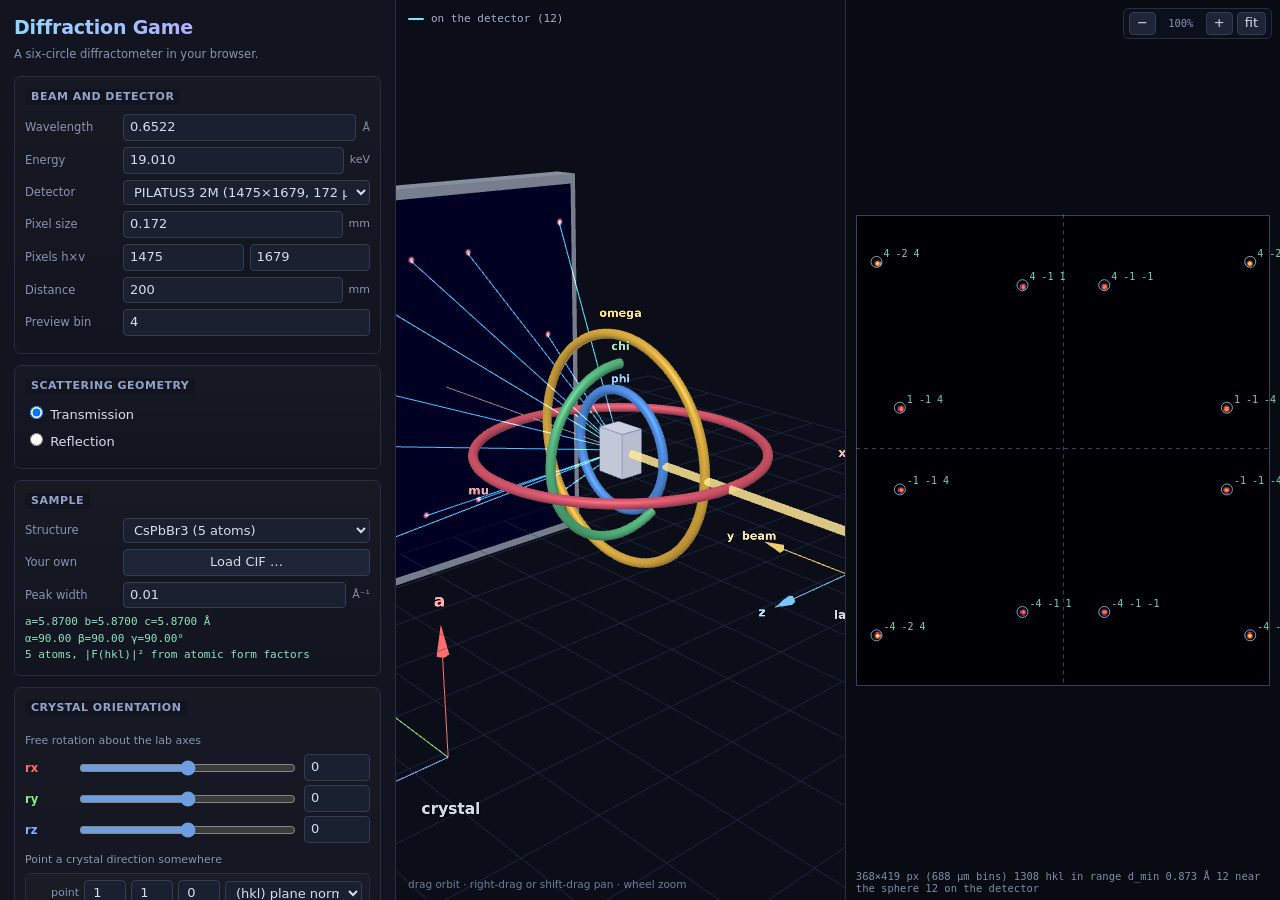
==== web/index.html @ 043b190a "Drop the parenthetical from the geometry labels Co-Authored-By: Claude Opus 5 <noreply@anthropic.com" ====
<!doctype html>
<html lang="en">
  <head>
    <meta charset="utf-8" />
    <meta
      name="viewport"
      content="width=device-width, initial-scale=1, viewport-fit=cover"
    />
    <title>Diffraction Game</title>
    <meta
      name="description"
      content="Interactive six-circle single-crystal diffraction simulator: drive the motors, watch the Bragg spots land on the detector."
    />
    <link rel="stylesheet" href="css/app.css" />
  </head>
  <body>
    <div id="app">
      <aside id="panel">
        <header class="brand">
          <h1>Diffraction Game</h1>
          <p>A six-circle diffractometer in your browser.</p>
        </header>

        <section class="grp">
          <h2>Beam and detector</h2>
          <div class="row">
            <label>Wavelength</label
            ><input type="number" id="wl" step="0.01" min="0.05" max="6" /><span
              class="u"
              >Å</span
            >
          </div>
          <div class="row">
            <label>Energy</label
            ><input
              type="number"
              id="energy"
              step="0.1"
              min="2"
              max="250"
            /><span class="u">keV</span>
          </div>
          <div class="row">
            <label>Detector</label
            ><select id="detPreset"></select>
          </div>
          <div class="row">
            <label>Pixel size</label
            ><input type="number" id="pixel" step="0.001" min="0.005" /><span
              class="u"
              >mm</span
            >
          </div>
          <div class="row">
            <label>Pixels h×v</label
            ><input type="number" id="nFast" step="1" min="16" /><input
              type="number"
              id="nSlow"
              step="1"
              min="16"
            />
          </div>
          <div class="row">
            <label>Distance</label
            ><input type="number" id="distance" step="1" min="20" /><span
              class="u"
              >mm</span
            >
          </div>
          <div class="row">
            <label>Preview bin</label
            ><input type="number" id="bin" step="1" min="1" max="16" />
          </div>
        </section>

        <section class="grp">
          <h2>Scattering geometry</h2>
          <label class="radio"
            ><input type="radio" name="mode" value="transmission" checked />
            Transmission</label
          >
          <label class="radio"
            ><input type="radio" name="mode" value="reflection" />
            Reflection</label
          >
          <div id="surfaceBox" class="sub hidden">
            <div class="row">
              <label>Surface (hkl)</label>
              <input type="number" id="sh" step="1" value="0" class="idx" />
              <input type="number" id="sk" step="1" value="0" class="idx" />
              <input type="number" id="sl" step="1" value="1" class="idx" />
            </div>
            <button id="mountFlat" class="wide">
              Mount surface normal vertical
            </button>
            <div class="readout">Incidence α <b id="alpha">–</b></div>
          </div>
        </section>

        <section class="grp">
          <h2>Sample</h2>
          <div class="row">
            <label>Structure</label
            ><select id="structure" class="grow"></select>
          </div>
          <div class="row">
            <label>Your own</label>
            <button id="cifPick" class="grow" title="Read a CIF in the browser">
              Load CIF …
            </button>
            <input
              type="file"
              id="cifFile"
              accept=".cif,chemical/x-cif"
              hidden
            />
          </div>
          <div class="readout hidden" id="cifStatus"></div>
          <div class="row">
            <label>Peak width</label
            ><input
              type="number"
              id="sigma"
              step="0.002"
              min="0.0005"
              max="0.5"
            /><span class="u">Å⁻¹</span>
          </div>
          <div class="readout" id="cellInfo">–</div>
        </section>

        <section class="grp">
          <h2>Crystal orientation</h2>
          <p class="hint">Free rotation about the lab axes</p>
          <div id="rotRows"></div>
          <p class="hint">Point a crystal direction somewhere</p>

          <div class="alignblock">
            <div class="alignline">
              <span class="tag">point</span>
              <input
                type="number"
                id="a1h"
                value="1"
                class="idx"
                aria-label="h"
              />
              <input
                type="number"
                id="a1k"
                value="1"
                class="idx"
                aria-label="k"
              />
              <input
                type="number"
                id="a1l"
                value="0"
                class="idx"
                aria-label="l"
              />
              <select id="a1kind" class="kind">
                <option value="hkl">(hkl) plane normal</option>
                <option value="uvw">[uvw] direction</option>
              </select>
            </div>
            <div class="alignline">
              <span class="tag">along</span>
              <select id="a1t" class="grow"></select>
              <button id="a1go" class="go">Go</button>
            </div>
          </div>

          <div class="alignblock">
            <div class="alignline">
              <span class="tag">then</span>
              <input
                type="number"
                id="a2h"
                value="0"
                class="idx"
                aria-label="h"
              />
              <input
                type="number"
                id="a2k"
                value="0"
                class="idx"
                aria-label="k"
              />
              <input
                type="number"
                id="a2l"
                value="1"
                class="idx"
                aria-label="l"
              />
              <select id="a2kind" class="kind">
                <option value="hkl">(hkl) plane normal</option>
                <option value="uvw">[uvw] direction</option>
              </select>
            </div>
            <div class="alignline">
              <span class="tag">toward</span>
              <select id="a2t" class="grow"></select>
              <button id="a2go" class="go">Go</button>
            </div>
          </div>
          <div class="readout" id="alignMsg"></div>
          <button id="resetU" class="wide">Reset orientation (U = I)</button>
          <div class="row">
            <label>UB</label
            ><select id="ubConv" class="grow">
              <option value="2pi">2π |a*| = 2π/a</option>
              <option value="1/d">1/d |a*| = 1/a</option>
              <option value="lambda">λ-scaled |a*| = λ/a</option></select
            ><button id="ubCopy">Copy</button>
          </div>
          <pre id="ub" class="matrix"></pre>
        </section>

        <section class="grp">
          <h2>Motors</h2>
          <div id="motorRows"></div>
          <div class="row">
            <label>Speed</label>
            <input type="number" id="speed" step="0.1" value="0.5" />
            <span class="u">°/frame</span>
          </div>
          <div class="alignline">
            <button id="stopAll" class="grow">Stop all</button>
            <button id="zeroAll" class="grow">Zero all</button>
          </div>
        </section>

        <section class="grp">
          <h2>Drive to a reflection</h2>
          <div class="align">
            <input type="number" id="dh" value="1" class="idx" /><input
              type="number"
              id="dk"
              value="1"
              class="idx"
            /><input type="number" id="dl" value="1" class="idx" />
            <button id="findOmega" class="grow">Find omega</button>
          </div>
          <select id="solutions" class="wide"></select>
          <div class="readout" id="reachMsg"></div>
          <div class="align">
            <button id="driveThere" class="grow">Drive there</button>
            <button id="aimDet" class="grow">Aim detector</button>
          </div>
          <button id="moveChi" class="wide" disabled>
            Move chi into reach
          </button>
        </section>

        <section class="grp">
          <h2>Display</h2>
          <div class="checks">
            <label
              ><input type="checkbox" id="showRings" checked /> Circles</label
            >
            <label><input type="checkbox" id="showRays" checked /> Rays</label>
            <label
              ><input type="checkbox" id="showFloor" checked /> Floor</label
            >
            <label
              ><input type="checkbox" id="showAxes" checked /> Crystal a b
              c</label
            >
            <label
              ><input type="checkbox" id="showMissed" /> Rays that miss</label
            >
            <label
              ><input type="checkbox" id="showLabels" checked /> hkl
              labels</label
            >
            <label
              ><input type="checkbox" id="logScale" checked /> Log scale</label
            >
          </div>
          <div class="row">
            <label>Colour map</label
            ><select id="cmap" class="grow"></select>
          </div>
          <div class="row">
            <label title="Brings up reflections far weaker than the brightest">
              Contrast</label
            ><input
              type="range"
              id="gain"
              class="grow"
              min="0"
              max="6"
              step="0.05"
              value="0"
            /><span class="u" id="gainInfo">x1</span>
          </div>
        </section>
      </aside>

      <main id="stage">
        <canvas id="view3d"></canvas>
        <div id="legend"></div>
        <div id="hint3d">
          drag orbit · right-drag or shift-drag pan · wheel zoom
        </div>
        <button id="panelToggle" aria-label="Toggle controls">☰</button>
      </main>

      <section id="detPane">
        <div id="detViewport">
          <canvas id="detCanvas"></canvas>
          <div id="detOverlay"></div>
        </div>
        <div id="detZoom">
          <button id="detZoomOut" title="zoom out">−</button>
          <span id="detZoomLabel">100%</span>
          <button id="detZoomIn" title="zoom in">+</button>
          <button id="detZoomReset" title="fit to pane">fit</button>
        </div>
        <div id="detInfo">–</div>
      </section>
    </div>
    <div id="boot">loading…</div>
    <script type="module" src="js/app.js"></script>
  </body>
</html>
---- web/css/app.css ----
/* Diffraction Game. Dark, dense, instrument-like. */
:root {
  --bg: #0b0e18;
  --panel: #12151f;
  --panel2: #161b28;
  --line: #262d40;
  --line2: #333c54;
  --text: #d6dcec;
  --dim: #8794b0;
  --accent: #6f9ee0;
  --good: #8fe3c0;
  --warn: #f0a05a;
  --bad: #f0725a;
}

* {
  box-sizing: border-box;
}

html,
body {
  margin: 0;
  height: 100%;
  background: var(--bg);
  color: var(--text);
  font:
    13px/1.45 "Segoe UI",
    system-ui,
    -apple-system,
    sans-serif;
  overflow: hidden;
}

#app {
  display: grid;
  grid-template-columns: 396px minmax(0, 1fr) minmax(280px, 34vw);
  height: 100%;
}

/* ---------------------------------------------------------------- panel */

#panel {
  background: var(--panel);
  border-right: 1px solid var(--line);
  overflow-y: auto;
  overscroll-behavior: contain;
  padding: 14px 14px 40px;
}

.brand h1 {
  margin: 0 0 4px;
  font-size: 19px;
  letter-spacing: -0.2px;
  background: linear-gradient(92deg, #8fd8ff, #b9a7ff 60%, #ffb0c8);
  -webkit-background-clip: text;
  background-clip: text;
  color: transparent;
}
.brand p {
  margin: 0 0 14px;
  color: var(--dim);
  font-size: 11.5px;
}

.grp {
  border: 1px solid var(--line);
  border-radius: 7px;
  padding: 10px 10px 11px;
  margin-bottom: 11px;
  background: linear-gradient(180deg, rgba(255, 255, 255, 0.018), transparent);
}
.grp h2 {
  margin: -18px 0 9px;
  font-size: 11px;
  font-weight: 650;
  letter-spacing: 0.5px;
  text-transform: uppercase;
  color: #93a3c8;
  background: var(--panel);
  display: inline-block;
  padding: 0 6px;
}

.row {
  display: flex;
  align-items: center;
  gap: 6px;
  margin-bottom: 6px;
}
.row > label {
  flex: 0 0 92px;
  color: var(--dim);
  font-size: 11.5px;
}
.row .u {
  color: var(--dim);
  font-size: 11px;
  flex: 0 0 auto;
}
.grow {
  flex: 1 1 auto;
  min-width: 0;
}
.hidden {
  display: none !important;
}
.sub {
  margin: 8px 0 0 8px;
  padding-left: 8px;
  border-left: 2px solid var(--line);
}
.hint {
  margin: 8px 0 5px;
  font-size: 11px;
  color: var(--dim);
}

input,
select,
button {
  font: inherit;
  color: var(--text);
  background: #1a2030;
  border: 1px solid var(--line2);
  border-radius: 4px;
  padding: 3px 6px;
  min-width: 0;
}
input[type="number"] {
  flex: 1 1 auto;
  width: 100%;
}
input.idx {
  flex: 0 0 44px;
  width: 44px;
  text-align: center;
}
select {
  flex: 1 1 auto;
}
button {
  cursor: pointer;
  background: #1e2536;
}
button:hover {
  background: #29334a;
  border-color: #4d5b80;
}
button:active {
  background: #161c29;
}
button:disabled {
  color: #5a6076;
  border-color: #262c3c;
  cursor: default;
}
button.wide {
  width: 100%;
  margin-top: 6px;
}
input:focus,
select:focus,
button:focus-visible {
  outline: 2px solid var(--accent);
  outline-offset: -1px;
}

.radio {
  display: block;
  margin-bottom: 5px;
  cursor: pointer;
}
.radio em {
  color: var(--dim);
  font-style: normal;
  font-size: 11px;
}
.checks {
  display: grid;
  grid-template-columns: 1fr 1fr;
  gap: 3px 8px;
  margin-bottom: 7px;
}
.checks label {
  cursor: pointer;
  font-size: 11.5px;
}

.readout {
  font:
    11px/1.5 Consolas,
    ui-monospace,
    monospace;
  color: var(--good);
  margin-top: 6px;
  white-space: pre-wrap;
  word-break: break-word;
}
.matrix {
  font:
    11px/1.45 Consolas,
    ui-monospace,
    monospace;
  color: var(--good);
  background: #10141f;
  border: 1px solid var(--line);
  border-radius: 4px;
  padding: 6px;
  margin: 6px 0 0;
  overflow-x: auto;
}
.align {
  display: flex;
  align-items: center;
  gap: 4px;
  margin-bottom: 5px;
}
.align .tag {
  color: var(--dim);
  font-size: 11px;
  flex: 0 0 auto;
}

/* "point (h k l) along <direction>" laid out on two full-width lines, so the
   indices and the direction names are never squeezed or clipped. */
.alignblock {
  border: 1px solid var(--line);
  border-radius: 5px;
  padding: 6px 7px;
  margin-bottom: 7px;
  background: rgba(255, 255, 255, 0.015);
}
.alignline {
  display: flex;
  align-items: center;
  gap: 5px;
}
.alignline + .alignline {
  margin-top: 5px;
}
.alignline .tag {
  flex: 0 0 46px;
  color: var(--dim);
  font-size: 11px;
  text-align: right;
}
.alignline .idx {
  flex: 0 0 42px;
  width: 42px;
}
.alignline .kind {
  flex: 1 1 auto;
  min-width: 0;
}
.alignline .go {
  flex: 0 0 52px;
}

/* motor rows */
.motor {
  display: flex;
  align-items: center;
  gap: 6px;
  margin-bottom: 3px;
}
.motor .name {
  flex: 0 0 46px;
  font-weight: 700;
  font-size: 11.5px;
}
.motor input[type="range"] {
  flex: 1 1 auto;
  accent-color: var(--accent);
  min-width: 40px;
}
.motor input[type="number"] {
  flex: 0 0 66px;
  width: 66px;
}
.motor .run {
  flex: 0 0 28px;
  width: 28px;
  padding: 3px 0;
  text-align: center;
}
.motor .run.on {
  background: #2f5d46;
  border-color: #57a882;
  color: #b9f0d4;
}

.tiny {
  color: #5d6884;
  font-size: 10.5px;
  margin-top: 14px;
}
.tiny a {
  color: #7f8fb5;
}

/* ---------------------------------------------------------------- stage */

#stage {
  position: relative;
  min-width: 0;
}
#view3d {
  width: 100%;
  height: 100%;
  display: block;
}
#legend {
  position: absolute;
  top: 10px;
  left: 12px;
  font:
    11px/1.6 Consolas,
    ui-monospace,
    monospace;
  color: #a5b2cd;
  pointer-events: none;
  text-shadow: 0 1px 3px #000;
}
#legend i {
  display: inline-block;
  width: 16px;
  height: 2px;
  margin-right: 7px;
  vertical-align: middle;
  border-radius: 1px;
}
#hint3d {
  position: absolute;
  bottom: 8px;
  left: 12px;
  font-size: 10.5px;
  color: #6e7d9b;
  pointer-events: none;
}
#panelToggle {
  position: absolute;
  top: 10px;
  right: 10px;
  display: none;
}

/* ------------------------------------------------------------ detector */

#detPane {
  position: relative;
  background: #090b12;
  border-left: 1px solid var(--line);
  min-width: 0;
  overflow: hidden;
}
#detViewport {
  position: absolute;
  inset: 0;
  display: grid;
  place-items: center;
  overflow: hidden;
  cursor: grab;
  touch-action: none;
}
#detViewport.dragging {
  cursor: grabbing;
}
#detCanvas {
  image-rendering: pixelated;
  border: 1px solid #35405c;
  background: #000;
  transform-origin: center center;
  will-change: transform;
}
#detOverlay {
  position: absolute;
  inset: 0;
  pointer-events: none;
}
#detZoom {
  position: absolute;
  top: 8px;
  right: 8px;
  display: flex;
  align-items: center;
  gap: 4px;
  background: #0d1220cc;
  border: 1px solid var(--line);
  border-radius: 5px;
  padding: 3px 5px;
  backdrop-filter: blur(3px);
}
#detZoom button {
  padding: 1px 7px;
  min-width: 24px;
}
#detZoomLabel {
  font:
    10.5px Consolas,
    ui-monospace,
    monospace;
  color: var(--dim);
  min-width: 42px;
  text-align: center;
}
#detInfo {
  position: absolute;
  left: 10px;
  bottom: 6px;
  font:
    10.5px Consolas,
    ui-monospace,
    monospace;
  color: #7f8da9;
}

#boot {
  position: fixed;
  inset: 0;
  display: grid;
  place-items: center;
  background: var(--bg);
  color: var(--dim);
  z-index: 50;
}
#boot.err {
  color: var(--bad);
  padding: 30px;
  text-align: center;
  white-space: pre-wrap;
}

/* ------------------------------------------------------------ responsive */

@media (max-width: 1200px) {
  #app {
    grid-template-columns: 340px minmax(0, 1fr) minmax(220px, 30vw);
  }
}
@media (max-width: 900px) {
  #app {
    grid-template-columns: 1fr;
    grid-template-rows: 1fr 40vh;
  }
  #panel {
    position: absolute;
    inset: 0 auto 0 0;
    width: min(92vw, 396px);
    z-index: 20;
    transform: translateX(-100%);
    transition: transform 0.2s ease;
    box-shadow: 0 0 40px #000a;
  }
  #panel.open {
    transform: none;
  }
  #panelToggle {
    display: block;
  }
  #detPane {
    border-left: 0;
    border-top: 1px solid var(--line);
  }
}
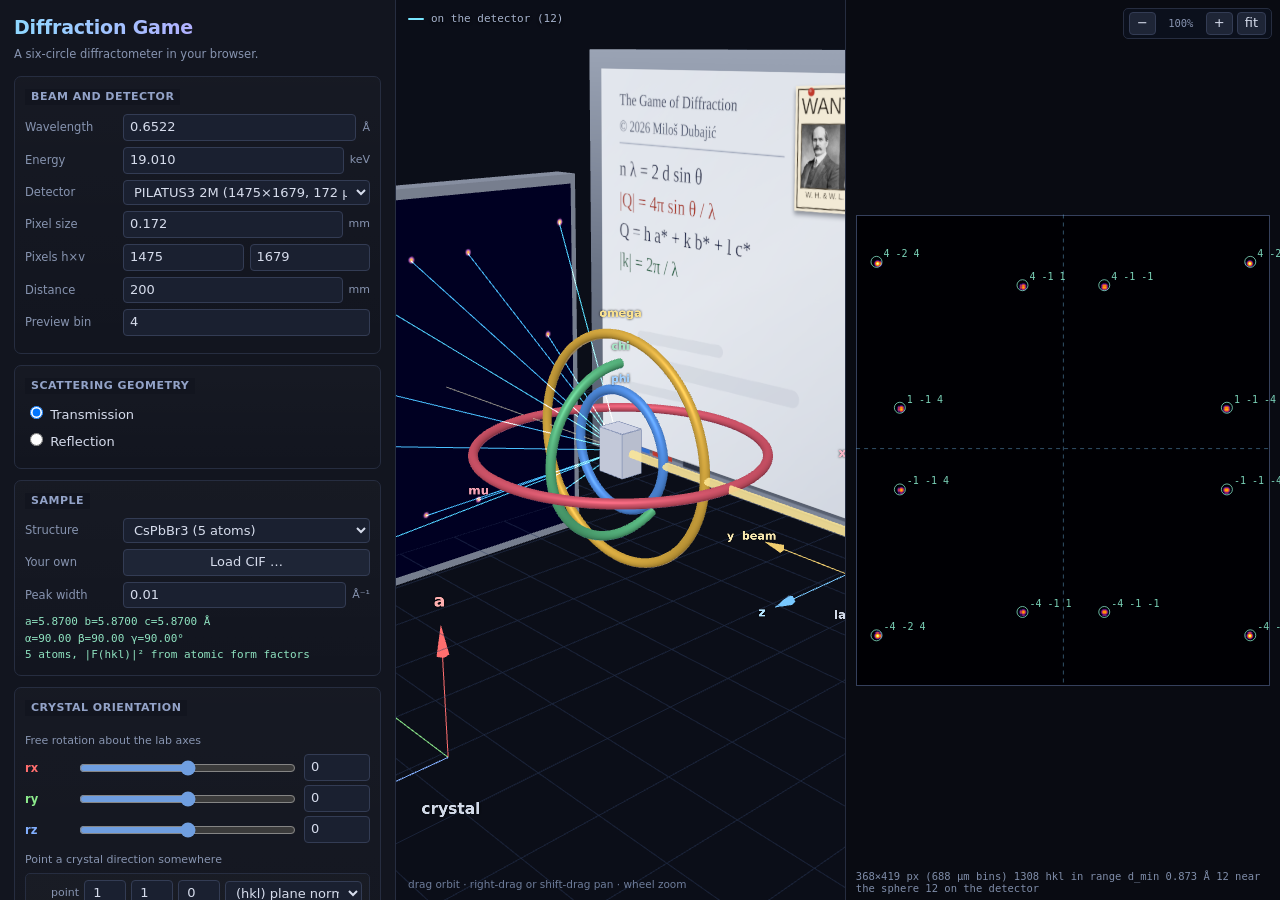
==== commit 5eb2ff4e: "Sign the Game of Diffraction js/credit.js becomes the one place the authorship mark lives, so the si" ====
--- a/web/index.html
+++ b/web/index.html
@@ -1,4 +1,13 @@
 <!doctype html>
+<!--
+  The Game of Diffraction
+  © 2026 Miloš Dubajić · https://dubajicmilos.github.io/diffraction/
+  Source: https://github.com/dubajicmilos/xrays-on-detector
+
+  Released under the MIT licence, which requires this notice to be kept in all
+  copies and substantial portions of the software. js/credit.js carries the
+  same notice and is what puts it on screen; please leave both in place.
+-->
 <html lang="en">
   <head>
     <meta charset="utf-8" />
@@ -10,6 +19,12 @@
     <meta
       name="description"
       content="Interactive six-circle single-crystal diffraction simulator: drive the motors, watch the Bragg spots land on the detector."
+    />
+    <meta name="author" content="Miloš Dubajić" />
+    <meta name="copyright" content="© 2026 Miloš Dubajić" />
+    <link
+      rel="license"
+      href="https://github.com/dubajicmilos/xrays-on-detector/blob/main/LICENSE"
     />
     <link rel="stylesheet" href="css/app.css" />
   </head>
@@ -213,7 +228,7 @@
             ><select id="ubConv" class="grow">
               <option value="2pi">2π |a*| = 2π/a</option>
               <option value="1/d">1/d |a*| = 1/a</option>
-              <option value="lambda">λ-scaled |a*| = λ/a</option></select
+              <option value="lambda">λ-scaled (CrysAlis)</option></select
             ><button id="ubCopy">Copy</button>
           </div>
           <pre id="ub" class="matrix"></pre>
--- a/web/css/app.css
+++ b/web/css/app.css
@@ -1,3 +1,4 @@
+/*! The Game of Diffraction · © 2026 Miloš Dubajić · MIT · https://github.com/dubajicmilos/xrays-on-detector */
 /* Diffraction Game. Dark, dense, instrument-like. */
 :root {
   --bg: #0b0e18;
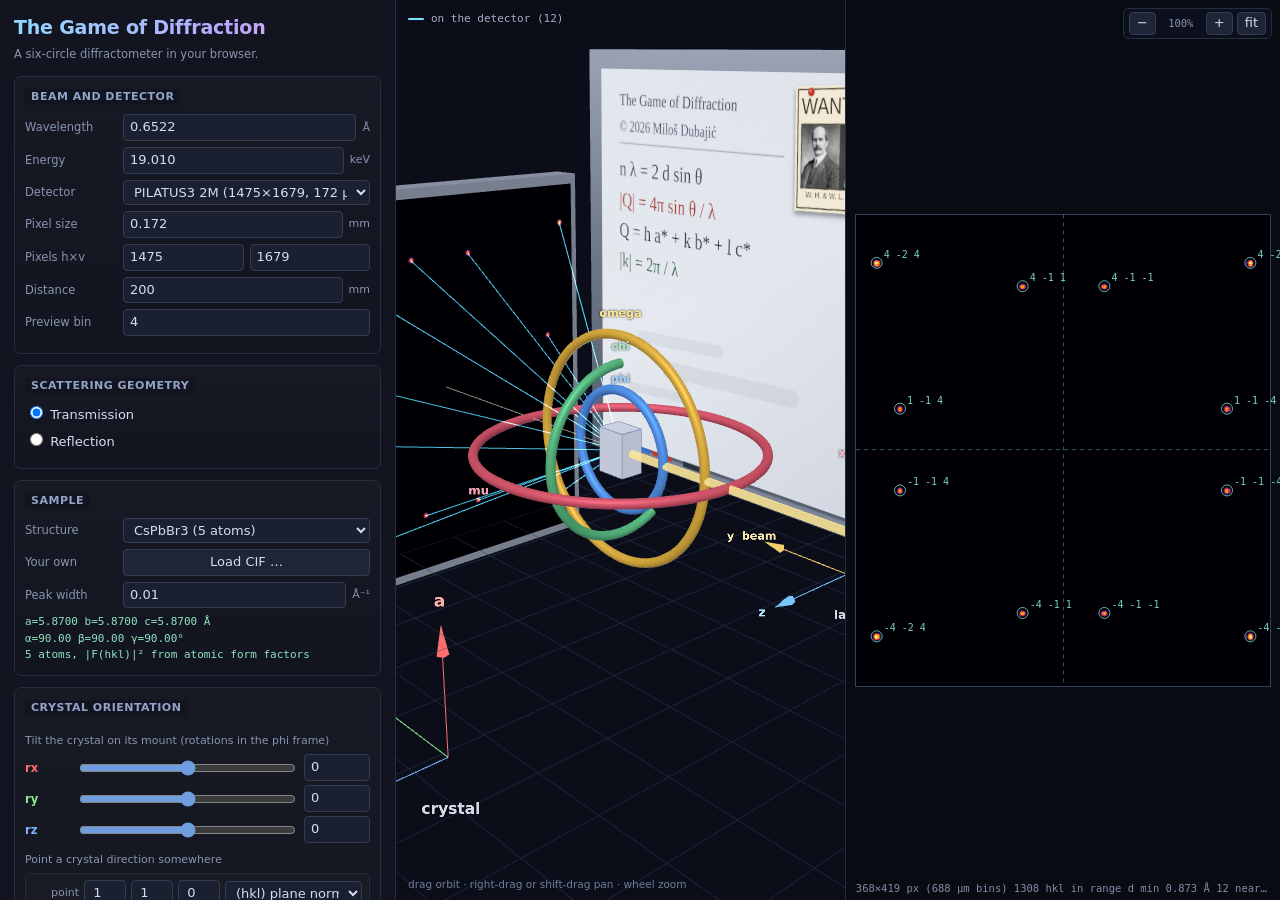
==== commit e3b1a0bb: "Game: keep the 3D face current, the drives reachable, the page alive The panel texture in the 3D vie" ====
--- a/web/index.html
+++ b/web/index.html
@@ -15,7 +15,7 @@
       name="viewport"
       content="width=device-width, initial-scale=1, viewport-fit=cover"
     />
-    <title>Diffraction Game</title>
+    <title>The Game of Diffraction</title>
     <meta
       name="description"
       content="Interactive six-circle single-crystal diffraction simulator: drive the motors, watch the Bragg spots land on the detector."
@@ -26,13 +26,17 @@
       rel="license"
       href="https://github.com/dubajicmilos/xrays-on-detector/blob/main/LICENSE"
     />
+    <link
+      rel="icon"
+      href="data:image/svg+xml,%3Csvg xmlns='http://www.w3.org/2000/svg' viewBox='0 0 64 64'%3E%3Crect width='64' height='64' rx='12' fill='%230b0e18'/%3E%3Ccircle cx='32' cy='32' r='5' fill='%2378e6ff'/%3E%3Ccircle cx='14' cy='32' r='3.5' fill='%2378e6ff' opacity='.8'/%3E%3Ccircle cx='50' cy='32' r='3.5' fill='%2378e6ff' opacity='.8'/%3E%3Ccircle cx='32' cy='14' r='3.5' fill='%2378e6ff' opacity='.8'/%3E%3Ccircle cx='32' cy='50' r='3.5' fill='%2378e6ff' opacity='.8'/%3E%3Ccircle cx='18' cy='18' r='2' fill='%2378e6ff' opacity='.45'/%3E%3Ccircle cx='46' cy='18' r='2' fill='%2378e6ff' opacity='.45'/%3E%3Ccircle cx='18' cy='46' r='2' fill='%2378e6ff' opacity='.45'/%3E%3Ccircle cx='46' cy='46' r='2' fill='%2378e6ff' opacity='.45'/%3E%3C/svg%3E"
+    />
     <link rel="stylesheet" href="css/app.css" />
   </head>
   <body>
     <div id="app">
       <aside id="panel">
         <header class="brand">
-          <h1>Diffraction Game</h1>
+          <h1>The Game of Diffraction</h1>
           <p>A six-circle diffractometer in your browser.</p>
         </header>
 
@@ -40,10 +44,13 @@
           <h2>Beam and detector</h2>
           <div class="row">
             <label>Wavelength</label
-            ><input type="number" id="wl" step="0.01" min="0.05" max="6" /><span
-              class="u"
-              >Å</span
-            >
+            ><input
+              type="number"
+              id="wl"
+              step="0.01"
+              min="0.05"
+              max="6.2"
+            /><span class="u">Å</span>
           </div>
           <div class="row">
             <label>Energy</label
@@ -52,7 +59,7 @@
               id="energy"
               step="0.1"
               min="2"
-              max="250"
+              max="247"
             /><span class="u">keV</span>
           </div>
           <div class="row">
@@ -61,30 +68,37 @@
           </div>
           <div class="row">
             <label>Pixel size</label
-            ><input type="number" id="pixel" step="0.001" min="0.005" /><span
-              class="u"
-              >mm</span
-            >
+            ><input
+              type="number"
+              id="pixel"
+              step="0.001"
+              min="0.005"
+              max="10"
+            /><span class="u">mm</span>
           </div>
           <div class="row">
             <label>Pixels h×v</label
-            ><input type="number" id="nFast" step="1" min="16" /><input
-              type="number"
-              id="nSlow"
+            ><input
+              type="number"
+              id="nFast"
               step="1"
               min="16"
-            />
+              max="16384"
+            /><input type="number" id="nSlow" step="1" min="16" max="16384" />
           </div>
           <div class="row">
             <label>Distance</label
-            ><input type="number" id="distance" step="1" min="20" /><span
-              class="u"
-              >mm</span
-            >
+            ><input
+              type="number"
+              id="distance"
+              step="1"
+              min="20"
+              max="100000"
+            /><span class="u">mm</span>
           </div>
           <div class="row">
             <label>Preview bin</label
-            ><input type="number" id="bin" step="1" min="1" max="16" />
+            ><input type="number" id="bin" step="1" min="1" max="64" />
           </div>
         </section>
 
@@ -146,7 +160,9 @@
 
         <section class="grp">
           <h2>Crystal orientation</h2>
-          <p class="hint">Free rotation about the lab axes</p>
+          <p class="hint">
+            Tilt the crystal on its mount (rotations in the phi frame)
+          </p>
           <div id="rotRows"></div>
           <p class="hint">Point a crystal direction somewhere</p>
 
@@ -228,7 +244,7 @@
             ><select id="ubConv" class="grow">
               <option value="2pi">2π |a*| = 2π/a</option>
               <option value="1/d">1/d |a*| = 1/a</option>
-              <option value="lambda">λ-scaled (CrysAlis)</option></select
+              <option value="lambda">λ-scaled |a*| = λ/a</option></select
             ><button id="ubCopy">Copy</button>
           </div>
           <pre id="ub" class="matrix"></pre>
@@ -239,8 +255,15 @@
           <div id="motorRows"></div>
           <div class="row">
             <label>Speed</label>
-            <input type="number" id="speed" step="0.1" value="0.5" />
-            <span class="u">°/frame</span>
+            <input
+              type="number"
+              id="speed"
+              step="1"
+              value="30"
+              min="-720"
+              max="720"
+            />
+            <span class="u">°/s</span>
           </div>
           <div class="alignline">
             <button id="stopAll" class="grow">Stop all</button>
--- a/web/css/app.css
+++ b/web/css/app.css
@@ -1,5 +1,5 @@
 /*! The Game of Diffraction · © 2026 Miloš Dubajić · MIT · https://github.com/dubajicmilos/xrays-on-detector */
-/* Diffraction Game. Dark, dense, instrument-like. */
+/* The Game of Diffraction. Dark, dense, instrument-like. */
 :root {
   --bg: #0b0e18;
   --panel: #12151f;
@@ -155,7 +155,8 @@
   border-color: #262c3c;
   cursor: default;
 }
-button.wide {
+button.wide,
+select.wide {
   width: 100%;
   margin-top: 6px;
 }
@@ -304,6 +305,11 @@
 #stage {
   position: relative;
   min-width: 0;
+  /* The canvas keeps its width and height attributes as an intrinsic aspect
+     ratio, so without this a grid row is never allowed to be shorter than
+     that and the stacked layout locks the 3D view at a height it wrote itself,
+     pushing the detector pane off the screen. */
+  min-height: 0;
 }
 #view3d {
   width: 100%;
@@ -343,6 +349,7 @@
   top: 10px;
   right: 10px;
   display: none;
+  z-index: 30; /* above the slid-in panel, so it can close it */
 }
 
 /* ------------------------------------------------------------ detector */
@@ -368,7 +375,9 @@
 }
 #detCanvas {
   image-rendering: pixelated;
-  border: 1px solid #35405c;
+  /* An outline, not a border: the overlay and the hover readout map pixels
+     onto the canvas box, and a border would be part of that box. */
+  outline: 1px solid #35405c;
   background: #000;
   transform-origin: center center;
   will-change: transform;
@@ -407,12 +416,18 @@
 #detInfo {
   position: absolute;
   left: 10px;
+  right: 10px;
   bottom: 6px;
   font:
     10.5px Consolas,
     ui-monospace,
     monospace;
   color: #7f8da9;
+  /* one line, clipped, so a narrow pane does not wrap it over the image */
+  white-space: nowrap;
+  overflow: hidden;
+  text-overflow: ellipsis;
+  pointer-events: none;
 }
 
 #boot {
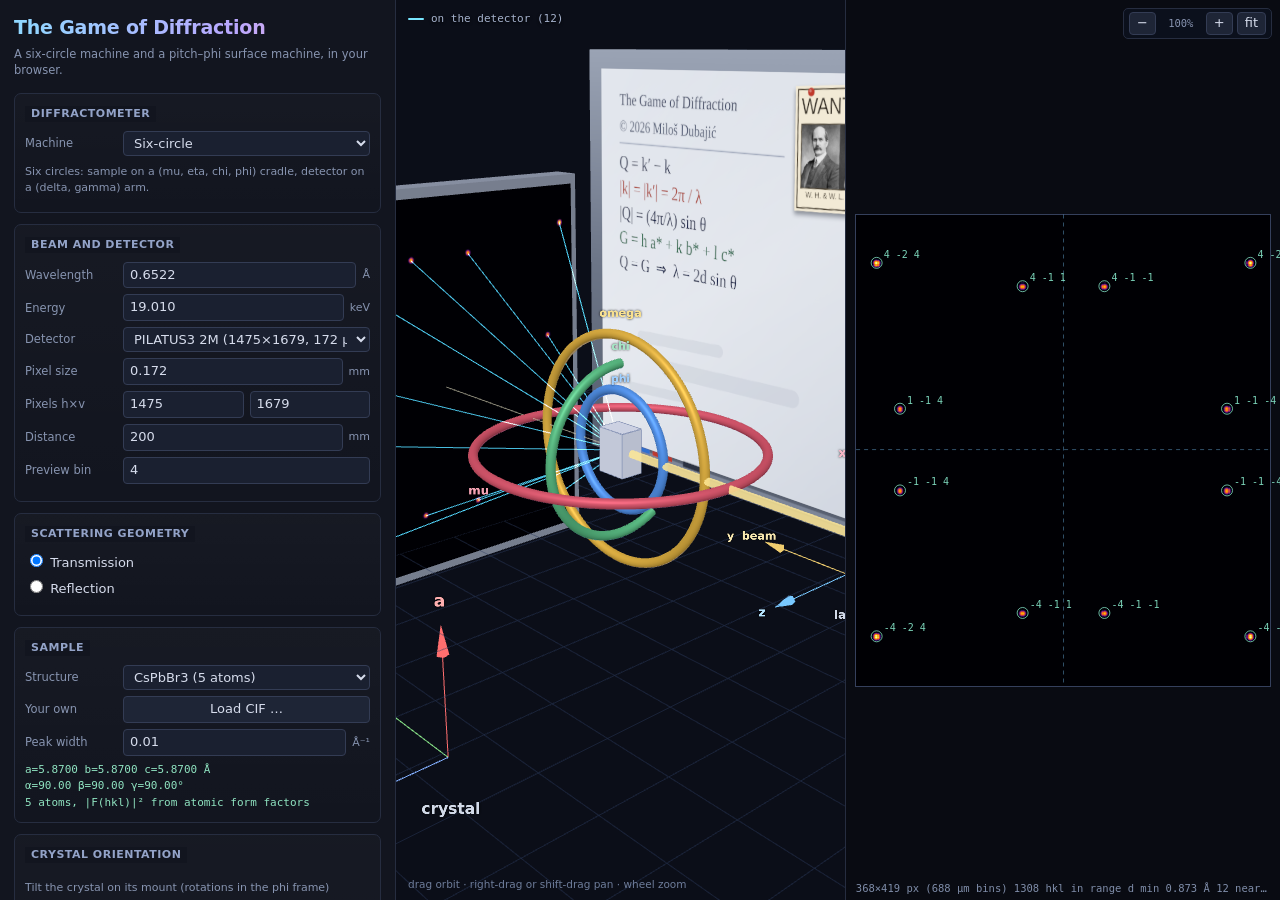
==== commit cd15d4bc: "Diffractometers: a pitch-phi surface machine joins the game The browser build gains the second machi" ====
--- a/web/index.html
+++ b/web/index.html
@@ -18,7 +18,7 @@
     <title>The Game of Diffraction</title>
     <meta
       name="description"
-      content="Interactive six-circle single-crystal diffraction simulator: drive the motors, watch the Bragg spots land on the detector."
+      content="Interactive single-crystal diffraction simulators: drive a six-circle goniometer or a pitch–phi surface machine, and watch the Bragg spots land on the detector."
     />
     <meta name="author" content="Miloš Dubajić" />
     <meta name="copyright" content="© 2026 Miloš Dubajić" />
@@ -37,8 +37,23 @@
       <aside id="panel">
         <header class="brand">
           <h1>The Game of Diffraction</h1>
-          <p>A six-circle diffractometer in your browser.</p>
+          <p>A six-circle machine and a pitch–phi surface machine, in your browser.</p>
         </header>
+
+        <section class="grp">
+          <h2>Diffractometer</h2>
+          <div class="row">
+            <label>Machine</label
+            ><select id="instrument" class="grow">
+              <option value="sixc">Six-circle</option>
+              <option value="pp">Pitch–phi (surface)</option>
+            </select>
+          </div>
+          <p class="hint" id="instrumentHint">
+            Six circles: sample on a (mu, eta, chi, phi) cradle, detector on a
+            (delta, gamma) arm.
+          </p>
+        </section>
 
         <section class="grp">
           <h2>Beam and detector</h2>
@@ -102,7 +117,7 @@
           </div>
         </section>
 
-        <section class="grp">
+        <section class="grp six-only">
           <h2>Scattering geometry</h2>
           <label class="radio"
             ><input type="radio" name="mode" value="transmission" checked />
@@ -158,7 +173,140 @@
           <div class="readout" id="cellInfo">–</div>
         </section>
 
-        <section class="grp">
+        <section class="grp pp-only hidden">
+          <h2>Pitch–phi angles</h2>
+          <div id="ppMotorRows"></div>
+          <p class="hint">
+            pitch: incidence angle from the surface, 0° grazing to 90° normal
+            (beyond ±90° the sample is flipped, and the solutions say so). φ:
+            about the sample normal at pitch 0. roll: about the beam, moves
+            the azimuth only. 2θ/az put the detector: azimuth 0 is up,
+            positive to the right looking downstream.
+          </p>
+        </section>
+
+        <section class="grp pp-only hidden">
+          <h2>Drive to a reflection</h2>
+          <div class="align">
+            <input type="number" id="ppH" value="1" class="idx" step="any" aria-label="h" />
+            <input type="number" id="ppK" value="0" class="idx" step="any" aria-label="k" />
+            <input type="number" id="ppL" value="0" class="idx" step="any" aria-label="l" />
+            <button id="ppFind" class="grow">Find pitch &amp; φ</button>
+          </div>
+          <label class="radio"
+            ><input type="radio" name="ppMode" value="alpha" checked /> fix
+            pitch, solve φ</label
+          >
+          <label class="radio"
+            ><input type="radio" name="ppMode" value="phi" /> fix φ, solve
+            pitch</label
+          >
+          <label class="radio"
+            ><input type="radio" name="ppMode" value="explore" /> explore (set
+            both, read the error)</label
+          >
+          <div class="hint" id="ppModeHint"></div>
+          <select id="ppSols" class="wide"></select>
+          <div class="align">
+            <button id="ppDrive" class="grow">Drive there</button>
+            <button id="ppAim" class="grow">Point detector there</button>
+          </div>
+          <div class="readout" id="ppMsg"></div>
+          <div class="cards" id="ppCards"></div>
+        </section>
+
+        <section class="grp pp-only hidden">
+          <h2>Batch (one h k l per line)</h2>
+          <textarea id="ppBatch" rows="5" spellcheck="false">1 0 0
+1 1 0
+2 0 0
+1/2 1/2 1/2</textarea>
+          <div class="hint">
+            Solved with the same mode and fixed angle as the box above;
+            fractions allowed. One row per solution.
+          </div>
+          <button id="ppCopy" class="wide">Copy table as TSV</button>
+          <div class="tblwrap"><table id="ppTable" class="btable"></table></div>
+        </section>
+
+        <section class="grp pp-only hidden">
+          <h2>Motor read-outs</h2>
+          <div class="row">
+            <label>pitch dial</label>
+            <select id="ppPSign"><option value="1">+1</option><option value="-1">−1</option></select>
+            <span class="u">· α +</span>
+            <input type="number" id="ppPOff" value="0" class="grow" step="any" />
+          </div>
+          <div class="row">
+            <label>φ dial</label>
+            <select id="ppFSign"><option value="1">+1</option><option value="-1">−1</option></select>
+            <span class="u">· φ +</span>
+            <input type="number" id="ppFOff" value="0" class="grow" step="any" />
+          </div>
+          <div class="row">
+            <label>Azimuth positive</label>
+            <select id="ppAzSign" class="grow">
+              <option value="1">toward −x (right looking downstream)</option>
+              <option value="-1">toward +x (left)</option>
+            </select>
+          </div>
+          <p class="hint">
+            The dials the operator reads: readout = s·angle + offset, set per
+            your instrument. The simulator runs in geometry angles; the
+            solution list shows both.
+          </p>
+        </section>
+
+        <section class="grp pp-only hidden">
+          <h2>Mounting (pitch = φ = 0)</h2>
+          <div class="row">
+            <label>Surface (hkl)</label>
+            <input type="number" id="ppSH" value="0" class="idx" />
+            <input type="number" id="ppSK" value="0" class="idx" />
+            <input type="number" id="ppSL" value="1" class="idx" />
+          </div>
+          <div class="row">
+            <label>In-plane ref</label>
+            <input type="number" id="ppRH" value="1" class="idx" />
+            <input type="number" id="ppRK" value="0" class="idx" />
+            <input type="number" id="ppRL" value="0" class="idx" />
+          </div>
+          <div class="row">
+            <label>Ref type</label>
+            <select id="ppRKind" class="grow">
+              <option value="hkl">(hkl) reciprocal</option>
+              <option value="uvw">[uvw] real</option>
+            </select>
+          </div>
+          <div class="row">
+            <label>Ref points</label>
+            <select id="ppRDir" class="grow">
+              <option value="+x">+x (left, looking downstream)</option>
+              <option value="-x">−x (right)</option>
+              <option value="+z">+z (downstream)</option>
+              <option value="-z">−z (upstream)</option>
+            </select>
+          </div>
+          <button id="ppMount" class="wide">Mount surface normal vertical</button>
+          <div class="readout" id="ppMountMsg"></div>
+          <div class="row">
+            <label>UB (zero angles)</label>
+            <select id="ppUBConv" class="grow">
+              <option value="2pi">2π |a*| = 2π/a</option>
+              <option value="1d">1/d |a*| = 1/a</option>
+              <option value="lambda">λ-scaled |a*| = λ/a</option>
+            </select>
+            <button id="ppUBCopy">Copy</button>
+          </div>
+          <pre id="ppUB" class="matrix"></pre>
+          <p class="hint">
+            This machine's native frame at zero angles (+y up, +z beam, +x
+            left); columns are a*, b*, c*. The six-circle panel shows its own
+            UB in its own frame — the two are different datums.
+          </p>
+        </section>
+
+        <section class="grp six-only">
           <h2>Crystal orientation</h2>
           <p class="hint">
             Tilt the crystal on its mount (rotations in the phi frame)
@@ -250,7 +398,7 @@
           <pre id="ub" class="matrix"></pre>
         </section>
 
-        <section class="grp">
+        <section class="grp six-only">
           <h2>Motors</h2>
           <div id="motorRows"></div>
           <div class="row">
@@ -271,7 +419,7 @@
           </div>
         </section>
 
-        <section class="grp">
+        <section class="grp six-only">
           <h2>Drive to a reflection</h2>
           <div class="align">
             <input type="number" id="dh" value="1" class="idx" /><input
--- a/web/css/app.css
+++ b/web/css/app.css
@@ -289,6 +289,102 @@
   background: #2f5d46;
   border-color: #57a882;
   color: #b9f0d4;
+}
+
+/* pitch–phi deck: cards, batch table, batch textarea */
+
+.cards {
+  display: grid;
+  grid-template-columns: repeat(3, 1fr);
+  gap: 4px;
+  margin-top: 7px;
+}
+.cards .stat {
+  background: #10141f;
+  border: 1px solid var(--line);
+  border-radius: 4px;
+  padding: 3px 5px;
+  min-width: 0;
+}
+.cards .k {
+  display: block;
+  font-size: 10px;
+  color: var(--dim);
+  white-space: nowrap;
+  overflow: hidden;
+  text-overflow: ellipsis;
+}
+.cards .v {
+  font:
+    600 12px Consolas,
+    ui-monospace,
+    monospace;
+}
+.cards .u {
+  color: var(--dim);
+  font-size: 10px;
+}
+
+textarea {
+  width: 100%;
+  background: #10141f;
+  color: var(--text);
+  border: 1px solid var(--line2);
+  border-radius: 4px;
+  padding: 4px 6px;
+  font:
+    11.5px/1.5 Consolas,
+    ui-monospace,
+    monospace;
+  resize: vertical;
+  min-width: 0;
+}
+textarea:focus {
+  outline: 2px solid var(--accent);
+  outline-offset: -1px;
+}
+
+.tblwrap {
+  max-height: 240px;
+  overflow: auto;
+  margin-top: 6px;
+  border: 1px solid var(--line);
+  border-radius: 4px;
+}
+table.btable {
+  border-collapse: collapse;
+  width: 100%;
+  font:
+    10.5px Consolas,
+    ui-monospace,
+    monospace;
+}
+table.btable th,
+table.btable td {
+  text-align: right;
+  padding: 2.5px 5px;
+  border-bottom: 1px solid var(--line);
+  white-space: nowrap;
+}
+table.btable th {
+  position: sticky;
+  top: 0;
+  background: var(--panel2);
+  color: var(--dim);
+  font-weight: 600;
+}
+table.btable td:first-child,
+table.btable th:first-child {
+  text-align: left;
+}
+table.btable tr.bad td {
+  color: #8b95ad;
+}
+table.btable tr.bad td.st {
+  color: var(--warn);
+}
+table.btable tr.good td.st {
+  color: var(--good);
 }
 
 .tiny {
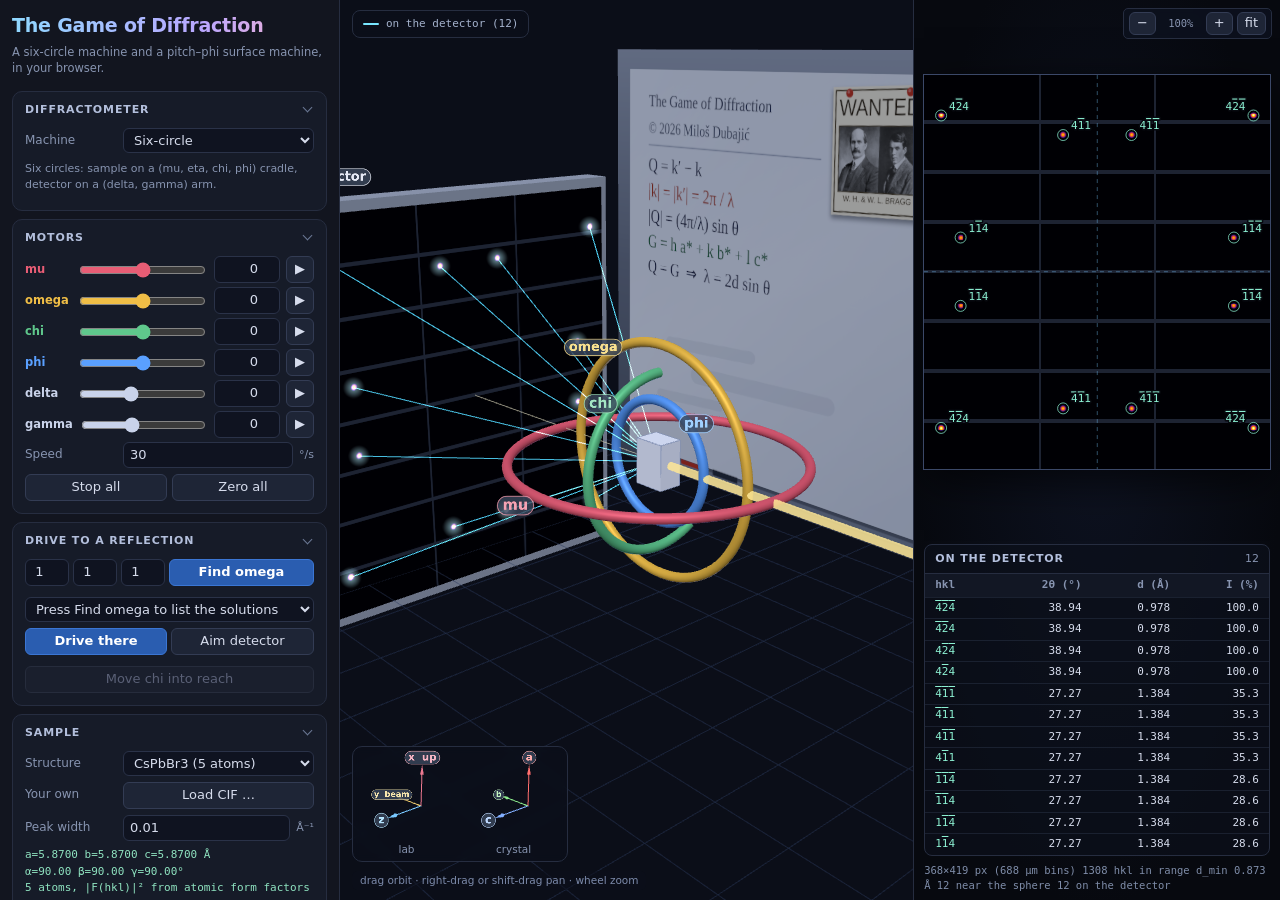
==== commit 57f142a9: "Web apps: tidier panels and scene, detector list, PILATUS3 module gaps The Game of Diffraction - Pan" ====
--- a/web/index.html
+++ b/web/index.html
@@ -55,122 +55,25 @@
           </p>
         </section>
 
-        <section class="grp">
-          <h2>Beam and detector</h2>
-          <div class="row">
-            <label>Wavelength</label
-            ><input
-              type="number"
-              id="wl"
-              step="0.01"
-              min="0.05"
-              max="6.2"
-            /><span class="u">Å</span>
-          </div>
-          <div class="row">
-            <label>Energy</label
-            ><input
-              type="number"
-              id="energy"
-              step="0.1"
-              min="2"
-              max="247"
-            /><span class="u">keV</span>
-          </div>
-          <div class="row">
-            <label>Detector</label
-            ><select id="detPreset"></select>
-          </div>
-          <div class="row">
-            <label>Pixel size</label
-            ><input
-              type="number"
-              id="pixel"
-              step="0.001"
-              min="0.005"
-              max="10"
-            /><span class="u">mm</span>
-          </div>
-          <div class="row">
-            <label>Pixels h×v</label
-            ><input
-              type="number"
-              id="nFast"
+        <section class="grp six-only">
+          <h2>Motors</h2>
+          <div id="motorRows"></div>
+          <div class="row">
+            <label>Speed</label>
+            <input
+              type="number"
+              id="speed"
               step="1"
-              min="16"
-              max="16384"
-            /><input type="number" id="nSlow" step="1" min="16" max="16384" />
-          </div>
-          <div class="row">
-            <label>Distance</label
-            ><input
-              type="number"
-              id="distance"
-              step="1"
-              min="20"
-              max="100000"
-            /><span class="u">mm</span>
-          </div>
-          <div class="row">
-            <label>Preview bin</label
-            ><input type="number" id="bin" step="1" min="1" max="64" />
-          </div>
-        </section>
-
-        <section class="grp six-only">
-          <h2>Scattering geometry</h2>
-          <label class="radio"
-            ><input type="radio" name="mode" value="transmission" checked />
-            Transmission</label
-          >
-          <label class="radio"
-            ><input type="radio" name="mode" value="reflection" />
-            Reflection</label
-          >
-          <div id="surfaceBox" class="sub hidden">
-            <div class="row">
-              <label>Surface (hkl)</label>
-              <input type="number" id="sh" step="1" value="0" class="idx" />
-              <input type="number" id="sk" step="1" value="0" class="idx" />
-              <input type="number" id="sl" step="1" value="1" class="idx" />
-            </div>
-            <button id="mountFlat" class="wide">
-              Mount surface normal vertical
-            </button>
-            <div class="readout">Incidence α <b id="alpha">–</b></div>
-          </div>
-        </section>
-
-        <section class="grp">
-          <h2>Sample</h2>
-          <div class="row">
-            <label>Structure</label
-            ><select id="structure" class="grow"></select>
-          </div>
-          <div class="row">
-            <label>Your own</label>
-            <button id="cifPick" class="grow" title="Read a CIF in the browser">
-              Load CIF …
-            </button>
-            <input
-              type="file"
-              id="cifFile"
-              accept=".cif,chemical/x-cif"
-              hidden
+              value="30"
+              min="-720"
+              max="720"
             />
-          </div>
-          <div class="readout hidden" id="cifStatus"></div>
-          <div class="row">
-            <label>Peak width</label
-            ><input
-              type="number"
-              id="sigma"
-              step="0.002"
-              min="0.0005"
-              max="0.5"
-            /><span class="u">Å⁻¹</span>
-          </div>
-          <div class="readout" id="cellInfo">–</div>
+            <span class="u">°/s</span>
+          </div>
+          <div class="alignline">
+            <button id="stopAll" class="grow">Stop all</button>
+            <button id="zeroAll" class="grow">Zero all</button>
+          </div>
         </section>
 
         <section class="grp pp-only hidden">
@@ -185,13 +88,37 @@
           </p>
         </section>
 
+        <section class="grp six-only">
+          <h2>Drive to a reflection</h2>
+          <div class="align">
+            <input type="number" id="dh" value="1" class="idx" /><input
+              type="number"
+              id="dk"
+              value="1"
+              class="idx"
+            /><input type="number" id="dl" value="1" class="idx" />
+            <button id="findOmega" class="grow primary">Find omega</button>
+          </div>
+          <select id="solutions" class="wide">
+            <option value="" disabled selected>Press Find omega to list the solutions</option>
+          </select>
+          <div class="readout" id="reachMsg"></div>
+          <div class="align">
+            <button id="driveThere" class="grow primary">Drive there</button>
+            <button id="aimDet" class="grow">Aim detector</button>
+          </div>
+          <button id="moveChi" class="wide" disabled>
+            Move chi into reach
+          </button>
+        </section>
+
         <section class="grp pp-only hidden">
           <h2>Drive to a reflection</h2>
           <div class="align">
             <input type="number" id="ppH" value="1" class="idx" step="any" aria-label="h" />
             <input type="number" id="ppK" value="0" class="idx" step="any" aria-label="k" />
             <input type="number" id="ppL" value="0" class="idx" step="any" aria-label="l" />
-            <button id="ppFind" class="grow">Find pitch &amp; φ</button>
+            <button id="ppFind" class="grow primary">Find pitch &amp; φ</button>
           </div>
           <label class="radio"
             ><input type="radio" name="ppMode" value="alpha" checked /> fix
@@ -206,107 +133,50 @@
             both, read the error)</label
           >
           <div class="hint" id="ppModeHint"></div>
-          <select id="ppSols" class="wide"></select>
+          <select id="ppSols" class="wide">
+            <option value="" disabled selected>Press Find to list the solutions</option>
+          </select>
           <div class="align">
-            <button id="ppDrive" class="grow">Drive there</button>
+            <button id="ppDrive" class="grow primary">Drive there</button>
             <button id="ppAim" class="grow">Point detector there</button>
           </div>
           <div class="readout" id="ppMsg"></div>
           <div class="cards" id="ppCards"></div>
         </section>
 
-        <section class="grp pp-only hidden">
-          <h2>Batch (one h k l per line)</h2>
-          <textarea id="ppBatch" rows="5" spellcheck="false">1 0 0
-1 1 0
-2 0 0
-1/2 1/2 1/2</textarea>
-          <div class="hint">
-            Solved with the same mode and fixed angle as the box above;
-            fractions allowed. One row per solution.
-          </div>
-          <button id="ppCopy" class="wide">Copy table as TSV</button>
-          <div class="tblwrap"><table id="ppTable" class="btable"></table></div>
-        </section>
-
-        <section class="grp pp-only hidden">
-          <h2>Motor read-outs</h2>
-          <div class="row">
-            <label>pitch dial</label>
-            <select id="ppPSign"><option value="1">+1</option><option value="-1">−1</option></select>
-            <span class="u">· α +</span>
-            <input type="number" id="ppPOff" value="0" class="grow" step="any" />
-          </div>
-          <div class="row">
-            <label>φ dial</label>
-            <select id="ppFSign"><option value="1">+1</option><option value="-1">−1</option></select>
-            <span class="u">· φ +</span>
-            <input type="number" id="ppFOff" value="0" class="grow" step="any" />
-          </div>
-          <div class="row">
-            <label>Azimuth positive</label>
-            <select id="ppAzSign" class="grow">
-              <option value="1">toward −x (right looking downstream)</option>
-              <option value="-1">toward +x (left)</option>
-            </select>
-          </div>
-          <p class="hint">
-            The dials the operator reads: readout = s·angle + offset, set per
-            your instrument. The simulator runs in geometry angles; the
-            solution list shows both.
-          </p>
-        </section>
-
-        <section class="grp pp-only hidden">
-          <h2>Mounting (pitch = φ = 0)</h2>
-          <div class="row">
-            <label>Surface (hkl)</label>
-            <input type="number" id="ppSH" value="0" class="idx" />
-            <input type="number" id="ppSK" value="0" class="idx" />
-            <input type="number" id="ppSL" value="1" class="idx" />
-          </div>
-          <div class="row">
-            <label>In-plane ref</label>
-            <input type="number" id="ppRH" value="1" class="idx" />
-            <input type="number" id="ppRK" value="0" class="idx" />
-            <input type="number" id="ppRL" value="0" class="idx" />
-          </div>
-          <div class="row">
-            <label>Ref type</label>
-            <select id="ppRKind" class="grow">
-              <option value="hkl">(hkl) reciprocal</option>
-              <option value="uvw">[uvw] real</option>
-            </select>
-          </div>
-          <div class="row">
-            <label>Ref points</label>
-            <select id="ppRDir" class="grow">
-              <option value="+x">+x (left, looking downstream)</option>
-              <option value="-x">−x (right)</option>
-              <option value="+z">+z (downstream)</option>
-              <option value="-z">−z (upstream)</option>
-            </select>
-          </div>
-          <button id="ppMount" class="wide">Mount surface normal vertical</button>
-          <div class="readout" id="ppMountMsg"></div>
-          <div class="row">
-            <label>UB (zero angles)</label>
-            <select id="ppUBConv" class="grow">
-              <option value="2pi">2π |a*| = 2π/a</option>
-              <option value="1d">1/d |a*| = 1/a</option>
-              <option value="lambda">λ-scaled |a*| = λ/a</option>
-            </select>
-            <button id="ppUBCopy">Copy</button>
-          </div>
-          <pre id="ppUB" class="matrix"></pre>
-          <p class="hint">
-            This machine's native frame at zero angles (+y up, +z beam, +x
-            left); columns are a*, b*, c*. The six-circle panel shows its own
-            UB in its own frame — the two are different datums.
-          </p>
-        </section>
-
-        <section class="grp six-only">
+        <section class="grp">
+          <h2>Sample</h2>
+          <div class="row">
+            <label>Structure</label
+            ><select id="structure" class="grow"></select>
+          </div>
+          <div class="row">
+            <label>Your own</label>
+            <button id="cifPick" class="grow" title="Read a CIF in the browser">
+              Load CIF …
+            </button>
+            <input
+              type="file"
+              id="cifFile"
+              accept=".cif,chemical/x-cif"
+              hidden
+            />
+          </div>
+          <div class="readout hidden" id="cifStatus"></div>
+          <div class="row">
+            <label>Peak width</label
+            ><input
+              type="number"
+              id="sigma"
+              step="0.002"
+              min="0.0005"
+              max="0.5"
+            /><span class="u">Å⁻¹</span>
+          </div>
+          <div class="readout" id="cellInfo">–</div>
+        </section>
+
+        <section class="grp six-only" data-collapsed>
           <h2>Crystal orientation</h2>
           <p class="hint">
             Tilt the crystal on its mount (rotations in the phi frame)
@@ -346,7 +216,7 @@
             <div class="alignline">
               <span class="tag">along</span>
               <select id="a1t" class="grow"></select>
-              <button id="a1go" class="go">Go</button>
+              <button id="a1go" class="go primary">Go</button>
             </div>
           </div>
 
@@ -382,7 +252,7 @@
             <div class="alignline">
               <span class="tag">toward</span>
               <select id="a2t" class="grow"></select>
-              <button id="a2go" class="go">Go</button>
+              <button id="a2go" class="go primary">Go</button>
             </div>
           </div>
           <div class="readout" id="alignMsg"></div>
@@ -398,50 +268,184 @@
           <pre id="ub" class="matrix"></pre>
         </section>
 
-        <section class="grp six-only">
-          <h2>Motors</h2>
-          <div id="motorRows"></div>
-          <div class="row">
-            <label>Speed</label>
-            <input
-              type="number"
-              id="speed"
+        <section class="grp pp-only hidden" data-collapsed>
+          <h2>Batch (one h k l per line)</h2>
+          <textarea id="ppBatch" rows="5" spellcheck="false">1 0 0
+1 1 0
+2 0 0
+1/2 1/2 1/2</textarea>
+          <div class="hint">
+            Solved with the same mode and fixed angle as the box above;
+            fractions allowed. One row per solution.
+          </div>
+          <button id="ppCopy" class="wide">Copy table as TSV</button>
+          <div class="tblwrap"><table id="ppTable" class="btable"></table></div>
+        </section>
+
+        <section class="grp" data-collapsed>
+          <h2>Beam and detector</h2>
+          <div class="row">
+            <label>Wavelength</label
+            ><input
+              type="number"
+              id="wl"
+              step="0.01"
+              min="0.05"
+              max="6.2"
+            /><span class="u">Å</span>
+          </div>
+          <div class="row">
+            <label>Energy</label
+            ><input
+              type="number"
+              id="energy"
+              step="0.1"
+              min="2"
+              max="247"
+            /><span class="u">keV</span>
+          </div>
+          <div class="row">
+            <label>Detector</label
+            ><select id="detPreset"></select>
+          </div>
+          <div class="row">
+            <label>Pixel size</label
+            ><input
+              type="number"
+              id="pixel"
+              step="0.001"
+              min="0.005"
+              max="10"
+            /><span class="u">mm</span>
+          </div>
+          <div class="row">
+            <label>Pixels h×v</label
+            ><input
+              type="number"
+              id="nFast"
               step="1"
-              value="30"
-              min="-720"
-              max="720"
-            />
-            <span class="u">°/s</span>
-          </div>
-          <div class="alignline">
-            <button id="stopAll" class="grow">Stop all</button>
-            <button id="zeroAll" class="grow">Zero all</button>
-          </div>
-        </section>
-
-        <section class="grp six-only">
-          <h2>Drive to a reflection</h2>
-          <div class="align">
-            <input type="number" id="dh" value="1" class="idx" /><input
-              type="number"
-              id="dk"
-              value="1"
-              class="idx"
-            /><input type="number" id="dl" value="1" class="idx" />
-            <button id="findOmega" class="grow">Find omega</button>
-          </div>
-          <select id="solutions" class="wide"></select>
-          <div class="readout" id="reachMsg"></div>
-          <div class="align">
-            <button id="driveThere" class="grow">Drive there</button>
-            <button id="aimDet" class="grow">Aim detector</button>
-          </div>
-          <button id="moveChi" class="wide" disabled>
-            Move chi into reach
-          </button>
-        </section>
-
-        <section class="grp">
+              min="16"
+              max="16384"
+            /><input type="number" id="nSlow" step="1" min="16" max="16384" />
+          </div>
+          <div class="row">
+            <label>Distance</label
+            ><input
+              type="number"
+              id="distance"
+              step="1"
+              min="20"
+              max="100000"
+            /><span class="u">mm</span>
+          </div>
+          <div class="row">
+            <label>Preview bin</label
+            ><input type="number" id="bin" step="1" min="1" max="64" />
+          </div>
+        </section>
+
+        <section class="grp six-only" data-collapsed>
+          <h2>Scattering geometry</h2>
+          <label class="radio"
+            ><input type="radio" name="mode" value="transmission" checked />
+            Transmission</label
+          >
+          <label class="radio"
+            ><input type="radio" name="mode" value="reflection" />
+            Reflection</label
+          >
+          <div id="surfaceBox" class="sub hidden">
+            <div class="row">
+              <label>Surface (hkl)</label>
+              <input type="number" id="sh" step="1" value="0" class="idx" />
+              <input type="number" id="sk" step="1" value="0" class="idx" />
+              <input type="number" id="sl" step="1" value="1" class="idx" />
+            </div>
+            <button id="mountFlat" class="wide">
+              Mount surface normal vertical
+            </button>
+            <div class="readout">Incidence α <b id="alpha">–</b></div>
+          </div>
+        </section>
+
+        <section class="grp pp-only hidden" data-collapsed>
+          <h2>Motor read-outs</h2>
+          <div class="row">
+            <label>pitch dial</label>
+            <select id="ppPSign" class="sign"><option value="1">+1</option><option value="-1">−1</option></select>
+            <span class="u">· α +</span>
+            <input type="number" id="ppPOff" value="0" class="grow" step="any" />
+          </div>
+          <div class="row">
+            <label>φ dial</label>
+            <select id="ppFSign" class="sign"><option value="1">+1</option><option value="-1">−1</option></select>
+            <span class="u">· φ +</span>
+            <input type="number" id="ppFOff" value="0" class="grow" step="any" />
+          </div>
+          <div class="row">
+            <label>Azimuth positive</label>
+            <select id="ppAzSign" class="grow">
+              <option value="1">toward −x (right looking downstream)</option>
+              <option value="-1">toward +x (left)</option>
+            </select>
+          </div>
+          <p class="hint">
+            The dials the operator reads: readout = s·angle + offset, set per
+            your instrument. The simulator runs in geometry angles; the
+            solution list shows both.
+          </p>
+        </section>
+
+        <section class="grp pp-only hidden" data-collapsed>
+          <h2>Mounting (pitch = φ = 0)</h2>
+          <div class="row">
+            <label>Surface (hkl)</label>
+            <input type="number" id="ppSH" value="0" class="idx" />
+            <input type="number" id="ppSK" value="0" class="idx" />
+            <input type="number" id="ppSL" value="1" class="idx" />
+          </div>
+          <div class="row">
+            <label>In-plane ref</label>
+            <input type="number" id="ppRH" value="1" class="idx" />
+            <input type="number" id="ppRK" value="0" class="idx" />
+            <input type="number" id="ppRL" value="0" class="idx" />
+          </div>
+          <div class="row">
+            <label>Ref type</label>
+            <select id="ppRKind" class="grow">
+              <option value="hkl">(hkl) reciprocal</option>
+              <option value="uvw">[uvw] real</option>
+            </select>
+          </div>
+          <div class="row">
+            <label>Ref points</label>
+            <select id="ppRDir" class="grow">
+              <option value="+x">+x (left, looking downstream)</option>
+              <option value="-x">−x (right)</option>
+              <option value="+z">+z (downstream)</option>
+              <option value="-z">−z (upstream)</option>
+            </select>
+          </div>
+          <button id="ppMount" class="wide">Mount surface normal vertical</button>
+          <div class="readout" id="ppMountMsg"></div>
+          <div class="row">
+            <label>UB (zero angles)</label>
+            <select id="ppUBConv" class="grow">
+              <option value="2pi">2π |a*| = 2π/a</option>
+              <option value="1d">1/d |a*| = 1/a</option>
+              <option value="lambda">λ-scaled |a*| = λ/a</option>
+            </select>
+            <button id="ppUBCopy">Copy</button>
+          </div>
+          <pre id="ppUB" class="matrix"></pre>
+          <p class="hint">
+            This machine's native frame at zero angles (+y up, +z beam, +x
+            left); columns are a*, b*, c*. The six-circle panel shows its own
+            UB in its own frame — the two are different datums.
+          </p>
+        </section>
+
+        <section class="grp" data-collapsed>
           <h2>Display</h2>
           <div class="checks">
             <label
@@ -489,6 +493,11 @@
       <main id="stage">
         <canvas id="view3d"></canvas>
         <div id="legend"></div>
+        <div id="axesInset" aria-hidden="true">
+          <canvas></canvas>
+          <span class="cap">lab</span>
+          <span class="cap">crystal</span>
+        </div>
         <div id="hint3d">
           drag orbit · right-drag or shift-drag pan · wheel zoom
         </div>
@@ -499,12 +508,26 @@
         <div id="detViewport">
           <canvas id="detCanvas"></canvas>
           <div id="detOverlay"></div>
+          <div id="detEmpty" class="hidden"></div>
         </div>
         <div id="detZoom">
           <button id="detZoomOut" title="zoom out">−</button>
           <span id="detZoomLabel">100%</span>
           <button id="detZoomIn" title="zoom in">+</button>
           <button id="detZoomReset" title="fit to pane">fit</button>
+        </div>
+        <div id="detList" class="hidden">
+          <div class="head">
+            <span>On the detector</span><span id="detListCount"></span>
+          </div>
+          <div class="scroll">
+            <table>
+              <thead>
+                <tr><th>hkl</th><th>2θ (°)</th><th>d (Å)</th><th>I (%)</th></tr>
+              </thead>
+              <tbody id="detRows"></tbody>
+            </table>
+          </div>
         </div>
         <div id="detInfo">–</div>
       </section>
--- a/web/css/app.css
+++ b/web/css/app.css
@@ -32,9 +32,12 @@
   overflow: hidden;
 }
 
+/* The 3D stage is what the game is about, so it takes the largest share;
+   the detector pane follows it and the panel stays as narrow as its widest
+   rows allow. */
 #app {
   display: grid;
-  grid-template-columns: 396px minmax(0, 1fr) minmax(280px, 34vw);
+  grid-template-columns: 340px minmax(0, 1.25fr) minmax(300px, 0.8fr);
   height: 100%;
 }
 
@@ -45,7 +48,7 @@
   border-right: 1px solid var(--line);
   overflow-y: auto;
   overscroll-behavior: contain;
-  padding: 14px 14px 40px;
+  padding: 12px 12px 40px;
 }
 
 .brand h1 {
@@ -65,21 +68,67 @@
 
 .grp {
   border: 1px solid var(--line);
-  border-radius: 7px;
-  padding: 10px 10px 11px;
-  margin-bottom: 11px;
-  background: linear-gradient(180deg, rgba(255, 255, 255, 0.018), transparent);
+  border-radius: 10px;
+  padding: 10px 12px 12px;
+  margin-bottom: 8px;
+  background: var(--panel2);
 }
 .grp h2 {
-  margin: -18px 0 9px;
+  margin: 0 0 10px;
   font-size: 11px;
   font-weight: 650;
-  letter-spacing: 0.5px;
+  letter-spacing: 0.08em;
   text-transform: uppercase;
-  color: #93a3c8;
-  background: var(--panel);
-  display: inline-block;
-  padding: 0 6px;
+  color: #b3bfdc;
+}
+
+/* The heading is a disclosure button across the whole title row (see
+   js/panel.js); a folded section shows its title only. The selectors carry
+   .grp so they outrank the generic button:hover and button:active rules. */
+.grp.collapsed {
+  padding-bottom: 10px;
+}
+.grp.collapsed h2 {
+  margin: 0;
+}
+.grp.collapsed > :not(h2) {
+  display: none !important;
+}
+.grp .grp-toggle {
+  all: unset;
+  box-sizing: border-box;
+  display: flex;
+  align-items: center;
+  justify-content: space-between;
+  gap: 8px;
+  width: 100%;
+  cursor: pointer;
+  font: inherit;
+  letter-spacing: inherit;
+  text-transform: inherit;
+  color: inherit;
+}
+.grp .grp-toggle::after {
+  content: "";
+  flex: 0 0 auto;
+  width: 6px;
+  height: 6px;
+  margin-right: 3px;
+  border-right: 1.5px solid #6b7894;
+  border-bottom: 1.5px solid #6b7894;
+  transform: translateY(-2px) rotate(45deg);
+  transition: transform 0.15s ease;
+}
+.grp.collapsed .grp-toggle::after {
+  transform: rotate(-45deg);
+}
+.grp .grp-toggle:hover {
+  color: #e2e8f6;
+}
+.grp .grp-toggle:focus-visible {
+  outline: 2px solid var(--accent);
+  outline-offset: 3px;
+  border-radius: 3px;
 }
 
 .row {
@@ -91,7 +140,7 @@
 .row > label {
   flex: 0 0 92px;
   color: var(--dim);
-  font-size: 11.5px;
+  font-size: 12px;
 }
 .row .u {
   color: var(--dim);
@@ -121,15 +170,16 @@
 button {
   font: inherit;
   color: var(--text);
-  background: #1a2030;
-  border: 1px solid var(--line2);
-  border-radius: 4px;
+  background: #0f1320;
+  border: 1px solid #2a3248;
+  border-radius: 6px;
   padding: 3px 6px;
   min-width: 0;
 }
 input[type="number"] {
   flex: 1 1 auto;
   width: 100%;
+  font-variant-numeric: tabular-nums;
 }
 input.idx {
   flex: 0 0 44px;
@@ -139,9 +189,15 @@
 select {
   flex: 1 1 auto;
 }
+/* A +1 / -1 sign next to a number box: the box claims the full row
+   (width: 100%), so a flexible select beside it was squeezed to its arrow. */
+select.sign {
+  flex: 0 0 62px;
+}
 button {
   cursor: pointer;
   background: #1e2536;
+  border-color: var(--line2);
 }
 button:hover {
   background: #29334a;
@@ -152,8 +208,24 @@
 }
 button:disabled {
   color: #5a6076;
+  background: #1a1f2d;
   border-color: #262c3c;
   cursor: default;
+}
+/* The one action each block is for (Find, Drive there, Go) is filled; the
+   rest stay outlined, so the eye lands on what to press. */
+button.primary {
+  background: #2a5db0;
+  border-color: #3b76d4;
+  color: #fff;
+  font-weight: 600;
+}
+button.primary:hover {
+  background: #316ac6;
+  border-color: #4c86e4;
+}
+button.primary:active {
+  background: #244f96;
 }
 button.wide,
 select.wide {
@@ -234,6 +306,7 @@
 }
 .alignline {
   display: flex;
+  flex-wrap: wrap;
   align-items: center;
   gap: 5px;
 }
@@ -250,8 +323,10 @@
   flex: 0 0 42px;
   width: 42px;
 }
+/* takes the rest of the line, or a line of its own when that is too short
+   to read "(hkl) plane normal" */
 .alignline .kind {
-  flex: 1 1 auto;
+  flex: 1 1 136px;
   min-width: 0;
 }
 .alignline .go {
@@ -278,6 +353,7 @@
 .motor input[type="number"] {
   flex: 0 0 66px;
   width: 66px;
+  text-align: right;
 }
 .motor .run {
   flex: 0 0 28px;
@@ -422,7 +498,11 @@
     monospace;
   color: #a5b2cd;
   pointer-events: none;
-  text-shadow: 0 1px 3px #000;
+  background: rgba(12, 16, 27, 0.72);
+  border: 1px solid var(--line);
+  border-radius: 8px;
+  padding: 4px 10px;
+  backdrop-filter: blur(4px);
 }
 #legend i {
   display: inline-block;
@@ -434,11 +514,56 @@
 }
 #hint3d {
   position: absolute;
-  bottom: 8px;
+  bottom: 10px;
   left: 12px;
   font-size: 10.5px;
-  color: #6e7d9b;
+  color: #7d8bab;
   pointer-events: none;
+  background: rgba(12, 16, 27, 0.6);
+  border-radius: 6px;
+  padding: 2px 8px;
+}
+/* The lab and crystal axes, drawn by scene.js into the canvas; each half
+   has its caption underneath. */
+#axesInset {
+  position: absolute;
+  left: 12px;
+  bottom: 38px;
+  width: 216px;
+  height: 116px;
+  background: rgba(12, 16, 27, 0.72);
+  border: 1px solid var(--line);
+  border-radius: 10px;
+  backdrop-filter: blur(4px);
+  pointer-events: none;
+}
+#axesInset canvas {
+  display: block;
+  width: 100%;
+  height: 100%;
+}
+#axesInset .cap {
+  position: absolute;
+  bottom: 4px;
+  width: 50%;
+  text-align: center;
+  font-size: 10.5px;
+  color: var(--dim);
+}
+#axesInset .cap:first-of-type {
+  left: 0;
+}
+#axesInset .cap:last-of-type {
+  right: 0;
+}
+#axesInset.lab-only {
+  width: 108px;
+}
+#axesInset.lab-only .cap:first-of-type {
+  width: 100%;
+}
+#axesInset.lab-only .cap:last-of-type {
+  display: none;
 }
 #panelToggle {
   position: absolute;
@@ -450,22 +575,117 @@
 
 /* ------------------------------------------------------------ detector */
 
+/* The image takes what the reflection list and the readout leave: the panel
+   is usually taller than a detector image is, and that space used to be
+   empty black above and below it. */
 #detPane {
   position: relative;
-  background: #090b12;
+  display: flex;
+  flex-direction: column;
+  background: radial-gradient(ellipse at 50% 45%, #0e1322 0%, #07090f 72%);
   border-left: 1px solid var(--line);
   min-width: 0;
   overflow: hidden;
 }
 #detViewport {
-  position: absolute;
-  inset: 0;
+  position: relative;
+  /* basis 0: the image area is whatever the list and readout leave, never
+     sized by the image it holds */
+  flex: 1 1 0;
+  min-height: 0;
   display: grid;
   place-items: center;
   overflow: hidden;
   cursor: grab;
   touch-action: none;
 }
+#detEmpty {
+  position: absolute;
+  inset: 0;
+  display: grid;
+  place-items: center;
+  padding: 0 28px;
+  text-align: center;
+  font-size: 12px;
+  line-height: 1.5;
+  color: var(--dim);
+  pointer-events: none;
+}
+#detEmpty b {
+  display: block;
+  margin-bottom: 4px;
+  font-size: 13px;
+  color: var(--text);
+}
+#detList {
+  flex: 0 0 auto;
+  max-height: 36%;
+  display: flex;
+  flex-direction: column;
+  margin: 0 10px;
+  border: 1px solid var(--line);
+  border-radius: 8px;
+  background: rgba(12, 16, 27, 0.72);
+  overflow: hidden;
+}
+#detList .head {
+  display: flex;
+  justify-content: space-between;
+  padding: 6px 10px;
+  border-bottom: 1px solid var(--line);
+  font-size: 11px;
+  font-weight: 650;
+  letter-spacing: 0.08em;
+  text-transform: uppercase;
+  color: #b3bfdc;
+}
+#detListCount {
+  font-weight: 400;
+  letter-spacing: 0;
+  text-transform: none;
+  color: var(--dim);
+}
+#detList .scroll {
+  min-height: 0;
+  overflow: auto;
+}
+#detList table {
+  width: 100%;
+  border-collapse: collapse;
+  font:
+    11px/1.5 Consolas,
+    ui-monospace,
+    monospace;
+  font-variant-numeric: tabular-nums;
+}
+#detList th {
+  position: sticky;
+  top: 0;
+  padding: 3px 10px;
+  background: #121724;
+  color: var(--dim);
+  font-weight: 600;
+  text-align: right;
+}
+#detList td {
+  padding: 2px 10px;
+  border-top: 1px solid rgba(38, 45, 64, 0.6);
+  text-align: right;
+}
+#detList th:first-child,
+#detList td:first-child {
+  text-align: left;
+}
+#detList td:first-child {
+  color: #8cf0d2;
+}
+#detList tbody tr:hover {
+  background: rgba(111, 158, 224, 0.14);
+}
+/* lands in a gap between detector modules, so the panel records nothing */
+#detList tbody tr.gap td {
+  opacity: 0.45;
+}
 #detViewport.dragging {
   cursor: grabbing;
 }
@@ -473,7 +693,8 @@
   image-rendering: pixelated;
   /* An outline, not a border: the overlay and the hover readout map pixels
      onto the canvas box, and a border would be part of that box. */
-  outline: 1px solid #35405c;
+  outline: 1px solid #3b4868;
+  box-shadow: 0 12px 40px rgba(0, 0, 0, 0.65);
   background: #000;
   transform-origin: center center;
   will-change: transform;
@@ -510,19 +731,21 @@
   text-align: center;
 }
 #detInfo {
-  position: absolute;
-  left: 10px;
-  right: 10px;
-  bottom: 6px;
-  font:
-    10.5px Consolas,
+  flex: 0 0 auto;
+  /* Two lines at most, and always two lines' height: the hover readout and
+     the frame summary take turns here, and a box that changed height would
+     refit the image under the pointer. */
+  height: calc(2 * 1.45em + 14px);
+  padding: 7px 10px;
+  font:
+    10.5px/1.45 Consolas,
     ui-monospace,
     monospace;
   color: #7f8da9;
-  /* one line, clipped, so a narrow pane does not wrap it over the image */
-  white-space: nowrap;
   overflow: hidden;
-  text-overflow: ellipsis;
+  display: -webkit-box;
+  -webkit-line-clamp: 2;
+  -webkit-box-orient: vertical;
   pointer-events: none;
 }
 
@@ -546,7 +769,7 @@
 
 @media (max-width: 1200px) {
   #app {
-    grid-template-columns: 340px minmax(0, 1fr) minmax(220px, 30vw);
+    grid-template-columns: 320px minmax(0, 1.2fr) minmax(240px, 0.8fr);
   }
 }
 @media (max-width: 900px) {
@@ -573,4 +796,16 @@
     border-left: 0;
     border-top: 1px solid var(--line);
   }
-}
+  /* the pane is a short strip here; the image needs all of it */
+  #detList {
+    display: none !important;
+  }
+  #axesInset {
+    width: 168px;
+    height: 92px;
+    bottom: 34px;
+  }
+  #axesInset.lab-only {
+    width: 84px;
+  }
+}
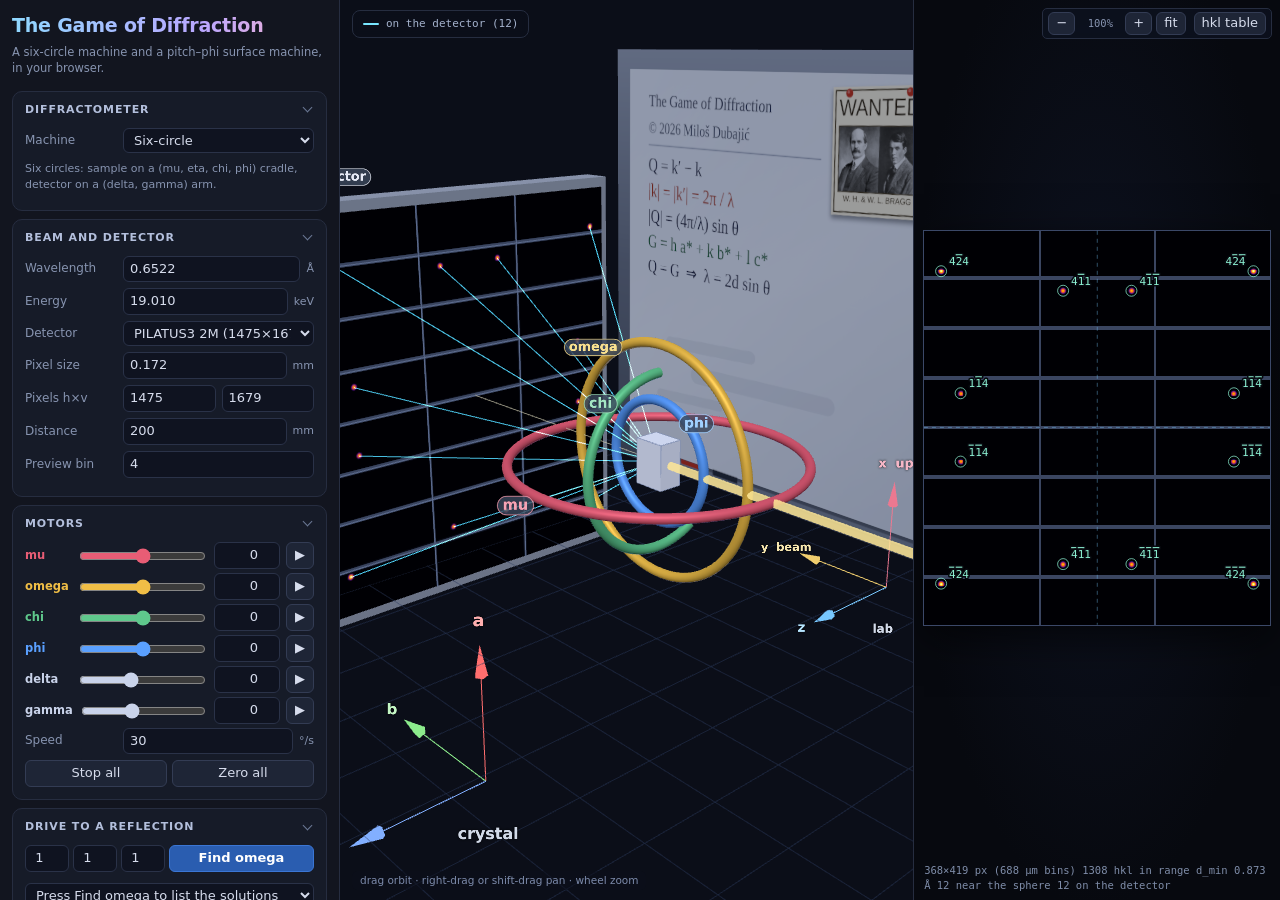
==== commit 98a0ed70: "Game: axes back on the floor, no ray glows, beam first, hkl table on request - The lab and crystal a" ====
--- a/web/index.html
+++ b/web/index.html
@@ -55,6 +55,68 @@
           </p>
         </section>
 
+        <section class="grp">
+          <h2>Beam and detector</h2>
+          <div class="row">
+            <label>Wavelength</label
+            ><input
+              type="number"
+              id="wl"
+              step="0.01"
+              min="0.05"
+              max="6.2"
+            /><span class="u">Å</span>
+          </div>
+          <div class="row">
+            <label>Energy</label
+            ><input
+              type="number"
+              id="energy"
+              step="0.1"
+              min="2"
+              max="247"
+            /><span class="u">keV</span>
+          </div>
+          <div class="row">
+            <label>Detector</label
+            ><select id="detPreset"></select>
+          </div>
+          <div class="row">
+            <label>Pixel size</label
+            ><input
+              type="number"
+              id="pixel"
+              step="0.001"
+              min="0.005"
+              max="10"
+            /><span class="u">mm</span>
+          </div>
+          <div class="row">
+            <label>Pixels h×v</label
+            ><input
+              type="number"
+              id="nFast"
+              step="1"
+              min="16"
+              max="16384"
+            /><input type="number" id="nSlow" step="1" min="16" max="16384" />
+          </div>
+          <div class="row">
+            <label>Distance</label
+            ><input
+              type="number"
+              id="distance"
+              step="1"
+              min="20"
+              max="100000"
+            /><span class="u">mm</span>
+          </div>
+          <div class="row">
+            <label>Preview bin</label
+            ><input type="number" id="bin" step="1" min="1" max="64" />
+          </div>
+        </section>
+
         <section class="grp six-only">
           <h2>Motors</h2>
           <div id="motorRows"></div>
@@ -282,68 +344,6 @@
           <div class="tblwrap"><table id="ppTable" class="btable"></table></div>
         </section>
 
-        <section class="grp" data-collapsed>
-          <h2>Beam and detector</h2>
-          <div class="row">
-            <label>Wavelength</label
-            ><input
-              type="number"
-              id="wl"
-              step="0.01"
-              min="0.05"
-              max="6.2"
-            /><span class="u">Å</span>
-          </div>
-          <div class="row">
-            <label>Energy</label
-            ><input
-              type="number"
-              id="energy"
-              step="0.1"
-              min="2"
-              max="247"
-            /><span class="u">keV</span>
-          </div>
-          <div class="row">
-            <label>Detector</label
-            ><select id="detPreset"></select>
-          </div>
-          <div class="row">
-            <label>Pixel size</label
-            ><input
-              type="number"
-              id="pixel"
-              step="0.001"
-              min="0.005"
-              max="10"
-            /><span class="u">mm</span>
-          </div>
-          <div class="row">
-            <label>Pixels h×v</label
-            ><input
-              type="number"
-              id="nFast"
-              step="1"
-              min="16"
-              max="16384"
-            /><input type="number" id="nSlow" step="1" min="16" max="16384" />
-          </div>
-          <div class="row">
-            <label>Distance</label
-            ><input
-              type="number"
-              id="distance"
-              step="1"
-              min="20"
-              max="100000"
-            /><span class="u">mm</span>
-          </div>
-          <div class="row">
-            <label>Preview bin</label
-            ><input type="number" id="bin" step="1" min="1" max="64" />
-          </div>
-        </section>
-
         <section class="grp six-only" data-collapsed>
           <h2>Scattering geometry</h2>
           <label class="radio"
@@ -493,11 +493,6 @@
       <main id="stage">
         <canvas id="view3d"></canvas>
         <div id="legend"></div>
-        <div id="axesInset" aria-hidden="true">
-          <canvas></canvas>
-          <span class="cap">lab</span>
-          <span class="cap">crystal</span>
-        </div>
         <div id="hint3d">
           drag orbit · right-drag or shift-drag pan · wheel zoom
         </div>
@@ -515,6 +510,13 @@
           <span id="detZoomLabel">100%</span>
           <button id="detZoomIn" title="zoom in">+</button>
           <button id="detZoomReset" title="fit to pane">fit</button>
+          <button
+            id="detListToggle"
+            aria-pressed="false"
+            title="show the reflections on the detector as a table"
+          >
+            hkl table
+          </button>
         </div>
         <div id="detList" class="hidden">
           <div class="head">
--- a/web/css/app.css
+++ b/web/css/app.css
@@ -523,48 +523,6 @@
   border-radius: 6px;
   padding: 2px 8px;
 }
-/* The lab and crystal axes, drawn by scene.js into the canvas; each half
-   has its caption underneath. */
-#axesInset {
-  position: absolute;
-  left: 12px;
-  bottom: 38px;
-  width: 216px;
-  height: 116px;
-  background: rgba(12, 16, 27, 0.72);
-  border: 1px solid var(--line);
-  border-radius: 10px;
-  backdrop-filter: blur(4px);
-  pointer-events: none;
-}
-#axesInset canvas {
-  display: block;
-  width: 100%;
-  height: 100%;
-}
-#axesInset .cap {
-  position: absolute;
-  bottom: 4px;
-  width: 50%;
-  text-align: center;
-  font-size: 10.5px;
-  color: var(--dim);
-}
-#axesInset .cap:first-of-type {
-  left: 0;
-}
-#axesInset .cap:last-of-type {
-  right: 0;
-}
-#axesInset.lab-only {
-  width: 108px;
-}
-#axesInset.lab-only .cap:first-of-type {
-  width: 100%;
-}
-#axesInset.lab-only .cap:last-of-type {
-  display: none;
-}
 #panelToggle {
   position: absolute;
   top: 10px;
@@ -720,6 +678,14 @@
 #detZoom button {
   padding: 1px 7px;
   min-width: 24px;
+}
+#detZoom #detListToggle {
+  margin-left: 4px;
+}
+#detZoom #detListToggle[aria-pressed="true"] {
+  background: #2a5db0;
+  border-color: #3b76d4;
+  color: #fff;
 }
 #detZoomLabel {
   font:
@@ -797,15 +763,8 @@
     border-top: 1px solid var(--line);
   }
   /* the pane is a short strip here; the image needs all of it */
-  #detList {
+  #detList,
+  #detListToggle {
     display: none !important;
   }
-  #axesInset {
-    width: 168px;
-    height: 92px;
-    bottom: 34px;
-  }
-  #axesInset.lab-only {
-    width: 84px;
-  }
-}
+}
